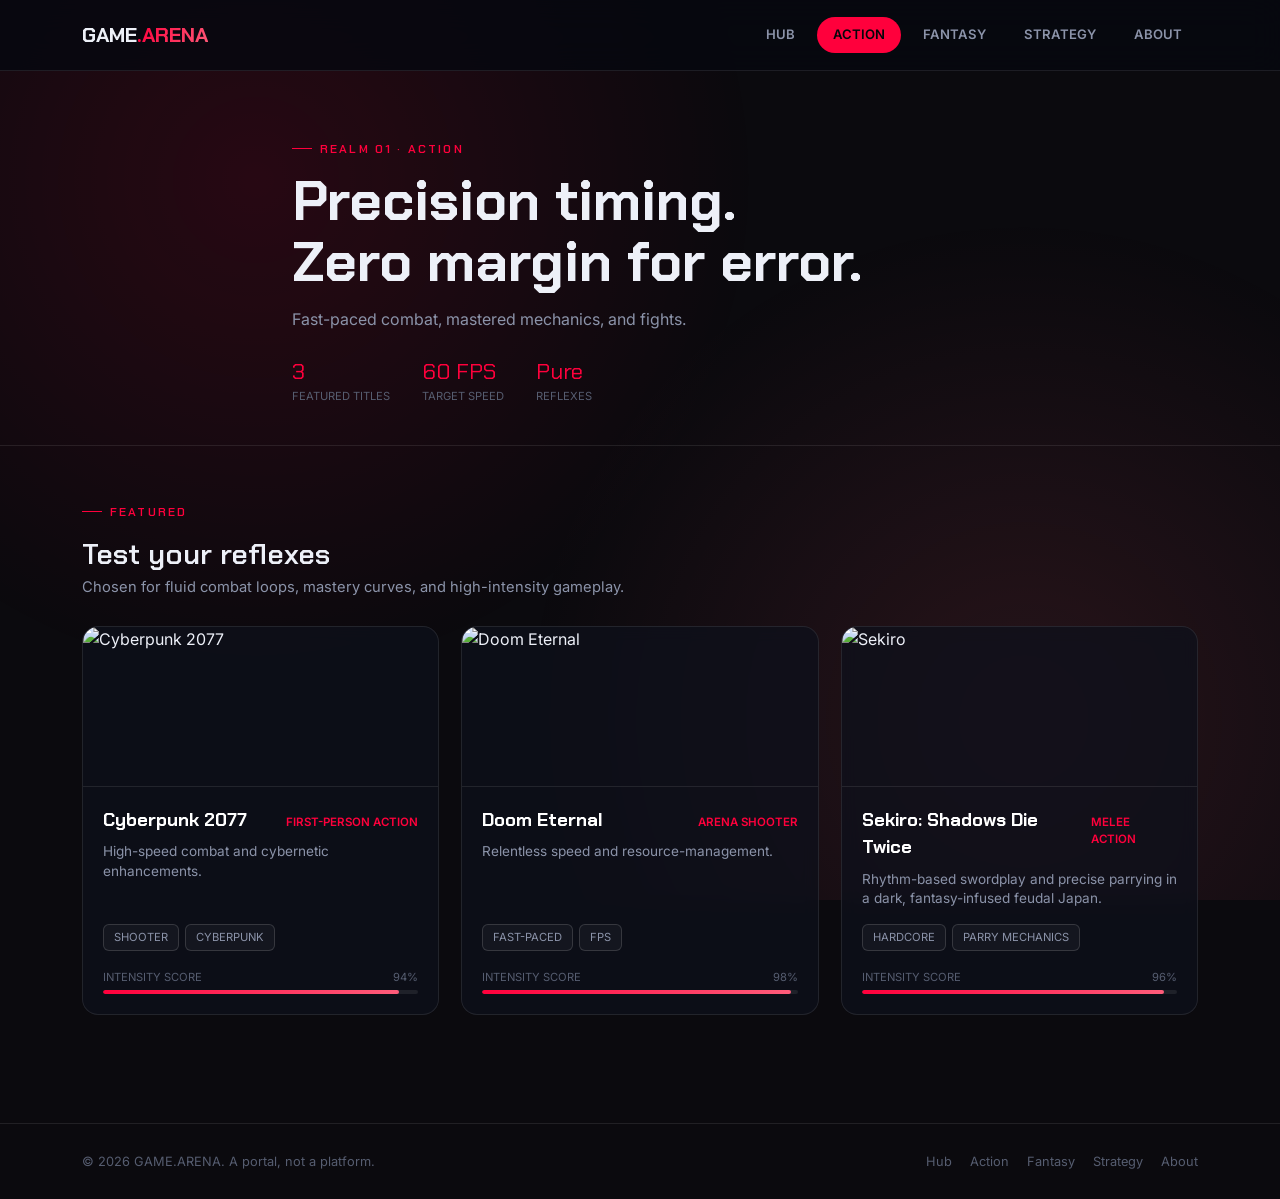
==== category-action.html @ 18a4ed71 "Add files via upload" ====
<!DOCTYPE html>
<html lang="en">
<head>
<meta charset="UTF-8">
<meta name="viewport" content="width=device-width, initial-scale=1.0">
<title>Action Realm — GAME.ARENA</title>
<link rel="stylesheet" href="style.css">
</head>
<body class="page-action">

<nav class="site-nav">
  <div class="container nav-inner">
    <a href="index.html" class="brand">
      <span class="brand-game">GAME</span><span class="brand-dot">.</span><span class="brand-arena">ARENA</span>
    </a>
    <div class="nav-links">
      <a class="nav-link" href="index.html">Hub</a>
      <a class="nav-link active" href="category-action.html">Action</a>
      <a class="nav-link" href="category-fantasy.html">Fantasy</a>
      <a class="nav-link" href="category-strategy.html">Strategy</a>
      <a class="nav-link" href="about.html">About</a>
    </div>
  </div>
</nav>

<main>
  <section class="cat-hero">
    <div class="container cat-hero-inner">
      <span class="eyebrow">Realm 01 · Action</span>
      <h1>Precision timing.<br>Zero margin for error.</h1>
      <p class="lede">Fast-paced combat, mastered mechanics, and fights.</p>
      <div class="cat-stats">
        <div><span class="v">3</span><span class="l">Featured Titles</span></div>
        <div><span class="v">60 FPS</span><span class="l">Target Speed</span></div>
        <div><span class="v">Pure</span><span class="l">Reflexes</span></div>
      </div>
    </div>
  </section>

  <section class="game-section">
    <div class="container">
      <div class="section-head">
        <span class="eyebrow">Featured</span>
        <h2>Test your reflexes</h2>
        <p>Chosen for fluid combat loops, mastery curves, and high-intensity gameplay.</p>
      </div>

      <div class="game-grid">
        <article class="game-card">
          <div class="card-img-banner">
            <img src="https://images.unsplash.com/photo-1542751371-adc38448a05e?q=80&w=600&auto=format&fit=crop" alt="Cyberpunk 2077">
          </div>
          <div class="card-body">
            <div class="title-row">
              <h3>Cyberpunk 2077</h3>
              <span class="tagline">First-Person Action</span>
            </div>
            <p class="desc">High-speed combat and cybernetic enhancements.</p>
            <div class="tag-row">
              <span class="chip">Shooter</span>
              <span class="chip">Cyberpunk</span>
            </div>
            <div class="meter">
              <div class="meter-label"><span>Intensity Score</span><span>94%</span></div>
              <div class="meter-track"><div class="meter-fill" style="width: 94%;"></div></div>
            </div>
          </div>
        </article>

        <article class="game-card">
          <div class="card-img-banner">
            <img src="https://images.unsplash.com/photo-1550745165-9bc0b252726f?q=80&w=600&auto=format&fit=crop" alt="Doom Eternal">
          </div>
          <div class="card-body">
            <div class="title-row">
              <h3>Doom Eternal</h3>
              <span class="tagline">Arena Shooter</span>
            </div>
            <p class="desc">Relentless speed and resource-management.</p>
            <div class="tag-row">
              <span class="chip">Fast-Paced</span>
              <span class="chip">FPS</span>
            </div>
            <div class="meter">
              <div class="meter-label"><span>Intensity Score</span><span>98%</span></div>
              <div class="meter-track"><div class="meter-fill" style="width: 98%;"></div></div>
            </div>
          </div>
        </article>

        <article class="game-card">
          <div class="card-img-banner">
            <img src="https://images.unsplash.com/photo-1511512578047-dfb367046420?q=80&w=600&auto=format&fit=crop" alt="Sekiro">
          </div>
          <div class="card-body">
            <div class="title-row">
              <h3>Sekiro: Shadows Die Twice</h3>
              <span class="tagline">Melee Action</span>
            </div>
            <p class="desc">Rhythm-based swordplay and precise parrying in a dark, fantasy-infused feudal Japan.</p>
            <div class="tag-row">
              <span class="chip">Hardcore</span>
              <span class="chip">Parry Mechanics</span>
            </div>
            <div class="meter">
              <div class="meter-label"><span>Intensity Score</span><span>96%</span></div>
              <div class="meter-track"><div class="meter-fill" style="width: 96%;"></div></div>
            </div>
          </div>
        </article>
      </div>
    </div>
  </section>
</main>

<footer class="site-footer">
  <div class="container footer-inner">
    <p>© 2026 GAME.ARENA. A portal, not a platform.</p>
    <div class="footer-links">
      <a href="index.html">Hub</a>
      <a href="category-action.html">Action</a>
      <a href="category-fantasy.html">Fantasy</a>
      <a href="category-strategy.html">Strategy</a>
      <a href="about.html">About</a>
    </div>
  </div>
</footer>

</body>
</html>
---- style.css ----
@import url('https://fonts.googleapis.com/css2?family=Chakra+Petch:wght@500;600;700&family=Inter:wght@400;500;600;700&display=swap');

*, *::before, *::after { box-sizing: border-box; margin: 0; padding: 0; }
html { scroll-behavior: smooth; }
img, svg { display: block; width: 100%; height: auto; }
a { color: inherit; text-decoration: none; }
button { font: inherit; color: inherit; background: none; border: none; cursor: pointer; }
ul { list-style: none; }

:root {
  --bg-void: #060810;
  --surface: rgba(255, 255, 255, 0.035);
  --border-soft: rgba(255, 255, 255, 0.09);
  --border-soft-2: rgba(255, 255, 255, 0.14);
  --text-primary: #edf0f8;
  --text-muted: #8b93a9;
  --text-faint: #565d70;
  --accent-cyan: #00f0ff;
  --accent-violet: #9d4edd;
  --accent-crimson: #ff003c;
  --page-accent: #00f0ff;
  --page-accent-2: #9d4edd;
  --bg-page: var(--bg-void);
  --radius-lg: 16px;
  --radius-md: 10px;
  --radius-sm: 6px;
  --ease: cubic-bezier(.16, .8, .24, 1);
  --font-display: 'Chakra Petch', sans-serif;
  --font-body: 'Inter', sans-serif;
}

body.page-action { --page-accent: var(--accent-crimson); --page-accent-2: #ff5c7a; --bg-page: #0b0a0e; }
body.page-fantasy { --page-accent: var(--accent-violet); --page-accent-2: #c77dff; --bg-page: #07050e; }
body.page-strategy { --page-accent: var(--accent-cyan); --page-accent-2: #3a86ff; --bg-page: #040810; }

body {
  font-family: var(--font-body);
  background: var(--bg-page);
  color: var(--text-primary);
  min-height: 100vh;
  line-height: 1.5;
  -webkit-font-smoothing: antialiased;
  overflow-x: hidden;
  position: relative;
}

.container {
  width: 100%;
  max-width: 1180px;
  margin: 0 auto;
  padding: 0 32px;
}

::selection { background: var(--page-accent); color: #04050a; }

body::before {
  content: "";
  position: fixed;
  inset: 0;
  pointer-events: none;
  z-index: 0;
  background: 
    radial-gradient(circle at 20% 20%, color-mix(in srgb, var(--page-accent) 12%, transparent) 0%, transparent 40%),
    radial-gradient(circle at 80% 80%, color-mix(in srgb, var(--page-accent-2) 12%, transparent) 0%, transparent 40%);
}

.site-nav {
  position: sticky;
  top: 0;
  z-index: 100;
  background: rgba(6, 8, 16, 0.8);
  backdrop-filter: blur(16px);
  border-bottom: 1px solid var(--border-soft);
}

.nav-inner {
  display: flex;
  align-items: center;
  justify-content: space-between;
  height: 70px;
}

.brand {
  display: flex;
  align-items: baseline;
  font-family: var(--font-display);
  font-weight: 700;
  font-size: 1.3rem;
}

.brand-game { color: var(--text-primary); }
.brand-dot { color: var(--page-accent); }
.brand-arena {
  background: linear-gradient(120deg, var(--page-accent), var(--page-accent-2));
  -webkit-background-clip: text;
  background-clip: text;
  color: transparent;
}

.nav-links { display: flex; gap: 6px; }

.nav-link {
  padding: 8px 16px;
  font-size: 0.82rem;
  font-weight: 600;
  text-transform: uppercase;
  color: var(--text-muted);
  border-radius: 999px;
  transition: all .25s var(--ease);
}

.nav-link:hover { color: var(--text-primary); background: var(--surface); }
.nav-link.active { color: #04050a; background: var(--page-accent); }

section { position: relative; z-index: 1; }

.cat-hero, .about-hero {
  padding: 60px 0 40px;
  border-bottom: 1px solid var(--border-soft);
}

.cat-hero-inner { max-width: 760px; }

.eyebrow {
  display: inline-flex;
  align-items: center;
  gap: 8px;
  font-family: var(--font-display);
  font-size: 0.75rem;
  font-weight: 600;
  letter-spacing: 0.18em;
  text-transform: uppercase;
  color: var(--page-accent);
  margin-bottom: 12px;
}

.eyebrow::before {
  content: "";
  width: 20px;
  height: 1px;
  background: var(--page-accent);
}

h1 {
  font-family: var(--font-display);
  font-weight: 700;
  font-size: clamp(2.2rem, 4.5vw, 3.5rem);
  line-height: 1.1;
  margin-bottom: 14px;
}

.lede {
  color: var(--text-muted);
  font-size: 1rem;
  margin-bottom: 24px;
}

.cat-stats { display: flex; gap: 32px; }
.cat-stats div { display: flex; flex-direction: column; }
.cat-stats .v { font-family: var(--font-display); font-size: 1.4rem; color: var(--page-accent); }
.cat-stats .l { font-size: 0.7rem; text-transform: uppercase; color: var(--text-faint); }

.game-section { padding: 48px 0; }
.section-head { margin-bottom: 28px; }
.section-head h2 { font-family: var(--font-display); font-size: 1.8rem; font-weight: 600; }
.section-head p { color: var(--text-muted); font-size: 0.92rem; }

.game-grid {
  display: grid;
  grid-template-columns: repeat(3, 1fr);
  gap: 22px;
}

.game-card {
  display: flex;
  flex-direction: column;
  background: rgba(14, 17, 27, 0.75);
  border: 1px solid var(--border-soft);
  border-radius: var(--radius-lg);
  overflow: hidden;
  backdrop-filter: blur(8px);
  transition: transform 0.3s var(--ease), border-color 0.3s var(--ease), box-shadow 0.3s var(--ease);
}

.game-card:hover {
  transform: translateY(-4px);
  border-color: var(--page-accent);
  box-shadow: 0 12px 30px -10px color-mix(in srgb, var(--page-accent) 30%, transparent);
}

.card-img-banner {
  width: 100%;
  height: 160px;
  overflow: hidden;
  border-bottom: 1px solid var(--border-soft);
  position: relative;
}

.card-img-banner img {
  width: 100%;
  height: 100%;
  object-fit: cover;
  transition: transform 0.4s var(--ease);
}

.game-card:hover .card-img-banner img {
  transform: scale(1.05);
}

.card-body { padding: 20px; display: flex; flex-direction: column; flex-grow: 1; }

.title-row {
  display: flex;
  align-items: baseline;
  justify-content: space-between;
  margin-bottom: 8px;
}

.title-row h3 { font-family: var(--font-display); font-size: 1.15rem; color: #fff; }
.tagline { font-size: 0.72rem; color: var(--page-accent); font-weight: 600; text-transform: uppercase; }
.desc { font-size: 0.85rem; color: var(--text-muted); margin-bottom: 16px; line-height: 1.4; flex-grow: 1; }

.tag-row { display: flex; gap: 6px; margin-bottom: 18px; flex-wrap: wrap; }
.chip {
  background: var(--surface);
  border: 1px solid var(--border-soft-2);
  color: var(--text-muted);
  font-size: 0.7rem;
  padding: 4px 10px;
  border-radius: var(--radius-sm);
  text-transform: uppercase;
}

.meter { display: flex; flex-direction: column; gap: 4px; margin-top: auto; }
.meter-label { display: flex; justify-content: space-between; font-size: 0.7rem; color: var(--text-faint); text-transform: uppercase; }
.meter-track { height: 4px; border-radius: 999px; background: rgba(255,255,255,0.08); overflow: hidden; }
.meter-fill { height: 100%; border-radius: 999px; background: linear-gradient(90deg, var(--page-accent), var(--page-accent-2)); }

.btn {
  display: inline-flex;
  align-items: center;
  justify-content: center;
  padding: 10px 20px;
  border-radius: 999px;
  font-family: var(--font-display);
  font-weight: 600;
  font-size: 0.85rem;
  transition: all 0.25s var(--ease);
}

.btn-primary { background: linear-gradient(120deg, var(--page-accent), var(--page-accent-2)); color: #04050a; }
.btn-primary:hover { opacity: 0.9; transform: translateY(-2px); }
.btn-ghost { border: 1px solid var(--border-soft-2); color: var(--text-primary); }
.btn-ghost:hover { border-color: var(--page-accent); color: var(--page-accent); }

.about-grid { display: grid; grid-template-columns: repeat(3, 1fr); gap: 20px; padding: 40px 0; }
.about-card { padding: 24px; background: var(--surface); border: 1px solid var(--border-soft); border-radius: var(--radius-lg); }
.about-card h3 { font-family: var(--font-display); margin-bottom: 8px; }
.about-card p { font-size: 0.88rem; color: var(--text-muted); }

.about-split { display: grid; grid-template-columns: 1fr 1fr; gap: 40px; padding: 40px 0; align-items: center; }
.realm-list { display: flex; flex-direction: column; gap: 16px; }
.realm-row { display: flex; align-items: center; gap: 12px; font-size: 0.9rem; }
.realm-row .dot { width: 10px; height: 10px; border-radius: 50%; }

.about-cta { text-align: center; padding: 60px 0; }
.about-cta h2 { font-family: var(--font-display); font-size: 2rem; margin-bottom: 12px; }
.about-cta p { color: var(--text-muted); margin-bottom: 20px; }

.site-footer {
  border-top: 1px solid var(--border-soft);
  margin-top: 60px;
  padding: 28px 0;
}

.footer-inner { display: flex; align-items: center; justify-content: space-between; gap: 16px; }
.footer-inner p { color: var(--text-faint); font-size: 0.8rem; }
.footer-links { display: flex; gap: 18px; }
.footer-links a { color: var(--text-faint); font-size: 0.8rem; transition: color .2s var(--ease); }
.footer-links a:hover { color: var(--page-accent); }

@media (max-width: 868px) {
  .game-grid, .about-grid, .about-split { grid-template-columns: 1fr; }
}
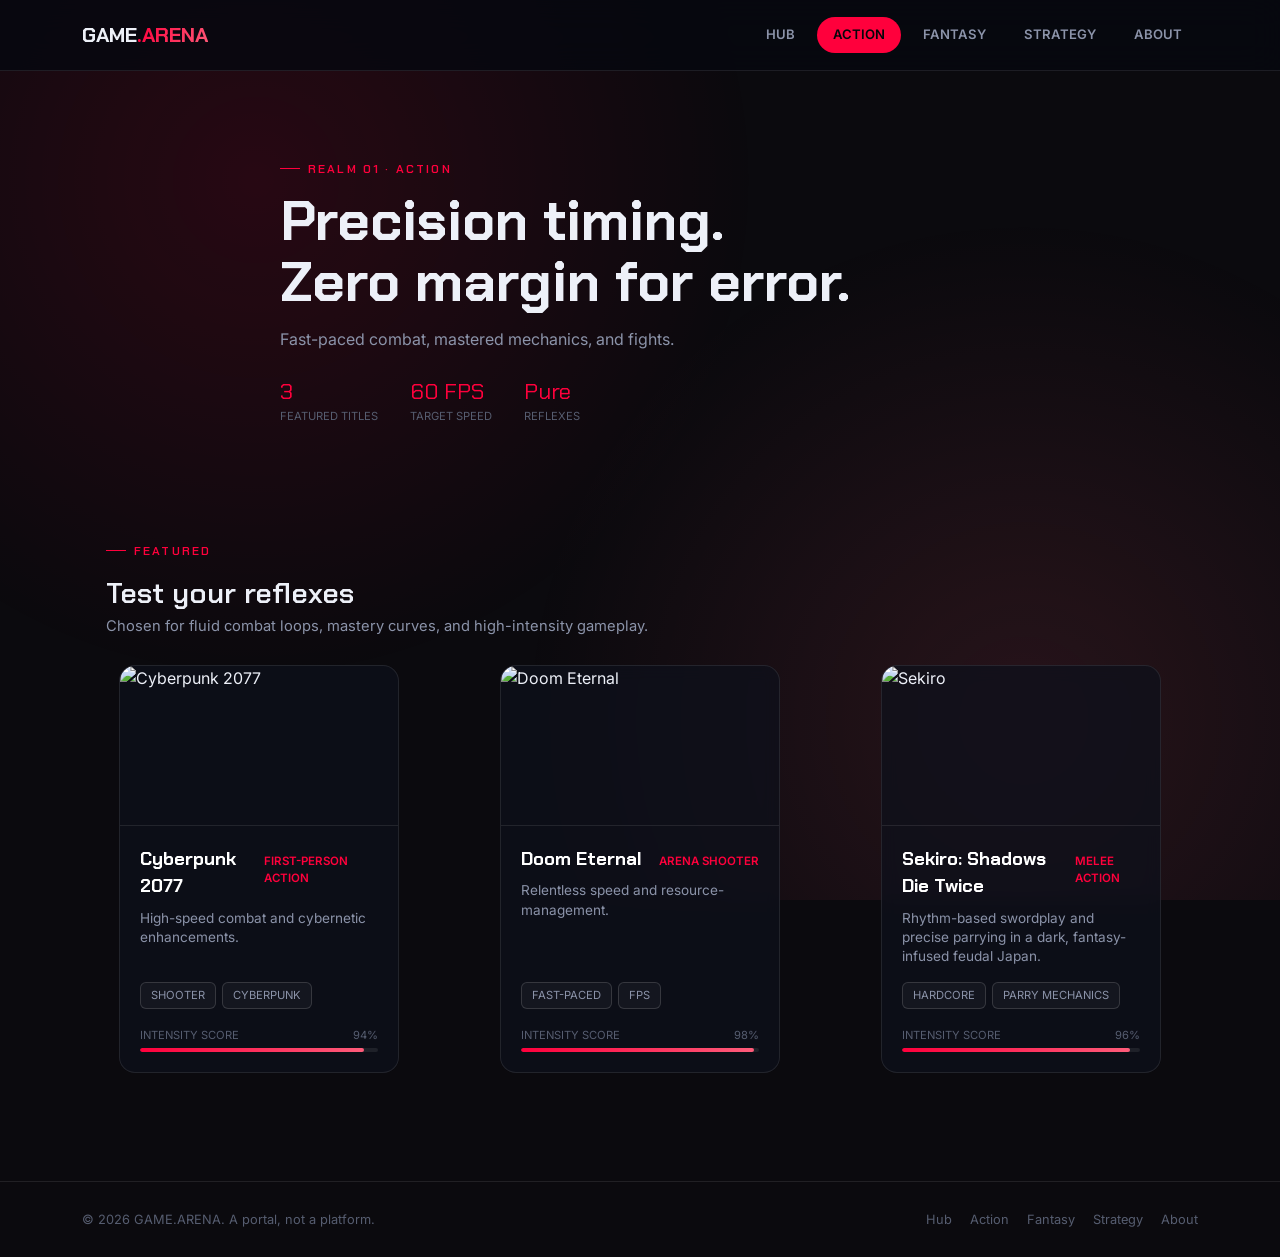
==== commit 8a97449f: "Add files via upload" ====
--- a/category-action.html
+++ b/category-action.html
@@ -7,7 +7,7 @@
 <link rel="stylesheet" href="style.css">
 </head>
 <body class="page-action">
-
+  
 <nav class="site-nav">
   <div class="container nav-inner">
     <a href="index.html" class="brand">
@@ -25,6 +25,11 @@
 
 <main>
   <section class="cat-hero">
+      <div class="hero-vid">
+    <video autoplay loop muted playsinline style="opacity:0.4;"">
+      <source src="hero4.mp4" type="video/mp4">
+    </video>
+  </div>
     <div class="container cat-hero-inner">
       <span class="eyebrow">Realm 01 · Action</span>
       <h1>Precision timing.<br>Zero margin for error.</h1>
--- a/style.css
+++ b/style.css
@@ -44,6 +44,34 @@
   position: relative;
 }
 
+/* 1. Increases spacing between hero and content ONLY on the Home/Hub page */
+body.page-home .game-section {
+  padding-top: 100px;
+  padding-bottom: 80px;
+}
+
+/* 2. Indents headings slightly away from the left border */
+.section-head,
+.cat-hero-inner {
+  text-align: left;
+  padding-left: 24px;
+}
+
+/* 3. Grid gap and reduced card width */
+.game-grid {
+  display: grid;
+  grid-template-columns: repeat(3, 1fr);
+  gap: 28px; /* Safe gap between cards */
+}
+
+.game-card {
+  max-width: 280px; /* Reduced card width */
+  width: 100%;
+  margin: 0 auto;  /* Centers each card inside its column */
+}
+
+
+
 .container {
   width: 100%;
   max-width: 1180px;
@@ -119,7 +147,7 @@
   border-bottom: 1px solid var(--border-soft);
 }
 
-.cat-hero-inner { max-width: 760px; }
+.cat-hero-inner { max-width: 760px; padding-left:20px;}
 
 .eyebrow {
   display: inline-flex;
@@ -165,13 +193,14 @@
 .section-head h2 { font-family: var(--font-display); font-size: 1.8rem; font-weight: 600; }
 .section-head p { color: var(--text-muted); font-size: 0.92rem; }
 
-.game-grid {
+ .game-grid {   
   display: grid;
   grid-template-columns: repeat(3, 1fr);
-  gap: 22px;
+  gap: 27px;
 }
 
 .game-card {
+  
   display: flex;
   flex-direction: column;
   background: rgba(14, 17, 27, 0.75);
@@ -281,4 +310,43 @@
 
 @media (max-width: 868px) {
   .game-grid, .about-grid, .about-split { grid-template-columns: 1fr; }
+}
+
+/* Full bgvideo in fantasy page*/
+.cat-hero {
+  position: relative;
+  overflow: hidden;
+  padding: 80px 0 60px;
+  border-bottom: none; 
+}
+
+.hero-vid {
+  position: absolute;
+  inset: 0;
+  width: 100%;
+  height: 100%;
+  z-index: 0;
+  pointer-events: none;
+  
+  /* Smooth fade of vid */
+  -webkit-mask-image: linear-gradient(to bottom, rgba(0,0,0,1) 60%, rgba(0,0,0,0) 100%);
+  mask-image: linear-gradient(to bottom, rgba(0,0,0,1) 60%, rgba(0,0,0,0) 100%);
+}
+
+.hero-vid video {
+  width: 100%;
+  height: 100%;
+  object-fit: cover;
+  opacity: 0.35; 
+}
+
+.cat-hero-inner {
+  position: relative;
+  z-index: 2; /*layered above bg */
+}
+
+/* Creates a larger bottom gap ONLY on the Homepage hero */
+
+.cat-hero.home-hero {
+  padding-bottom: 120px;
 }
